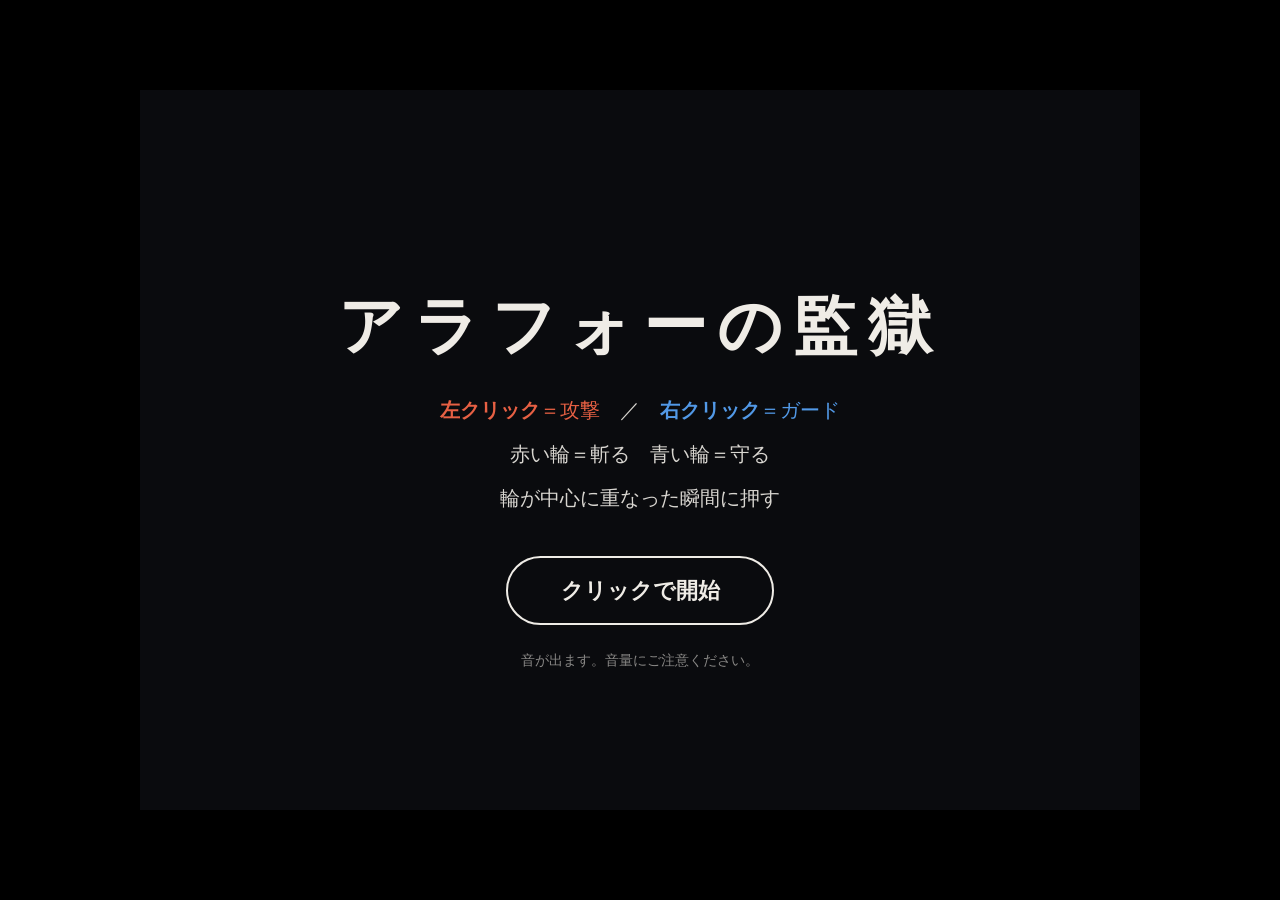
==== games/arafo/index.html @ 80acc52c "Add files via upload" ====
<!DOCTYPE html>
<html lang="ja">
<head>
<meta charset="utf-8">
<meta name="viewport" content="width=device-width, initial-scale=1">
<title>アラフォーの監獄 — GAME</title>
<style>
  :root{ --bg:#111317; --panel:#1a1d23; --line:#2b3039; --fg:#e9e7e2; --dim:#8b9099; --amber:#e0a03c; }
  *{box-sizing:border-box}
  html,body{height:100%;overflow:hidden}
  body{margin:0;background:#000;color:var(--fg);
    font-family:"Hiragino Kaku Gothic ProN","Noto Sans JP",system-ui,sans-serif;font-size:14px;padding:0}
  h1,.sub,.bar,.phase,.jump,.grid,.note{display:none!important}
  .wrap{max-width:none;margin:0;padding:0;height:100%;display:flex;align-items:center;justify-content:center}
  .stage{border-radius:0!important;width:min(100vw,177.78vh);height:min(56.25vw,100vh)}
  #start{position:absolute;inset:0;z-index:99;display:flex;flex-direction:column;
    align-items:center;justify-content:center;background:#0a0b0e;color:#efece6;text-align:center;cursor:pointer}
  #start h2{font-size:clamp(28px,6vw,64px);font-weight:900;letter-spacing:.16em;margin-bottom:2vh}
  #start .rule{font-size:clamp(13px,1.6vw,20px);line-height:2.2;opacity:.9}
  #start .rule b{font-weight:900}
  #start .go{margin-top:4vh;font-size:clamp(14px,1.8vw,22px);font-weight:900;
    border:2px solid #efece6;border-radius:999px;padding:.8em 2.4em}
  #start .cau{margin-top:3vh;font-size:clamp(11px,1.2vw,14px);opacity:.55}
  .wrap{max-width:1000px;margin:0 auto}
  h1{font-size:17px;font-weight:600;margin:0 0 2px}
  .sub{color:var(--dim);font-size:12.5px;margin:0 0 16px}
  .mono{font-family:ui-monospace,Menlo,Consolas,monospace;font-variant-numeric:tabular-nums}
  .stage{position:relative;width:100%;aspect-ratio:16/9;background:#000;overflow:hidden;border-radius:6px}
  .stage img{position:absolute;left:0;top:0;will-change:transform,opacity}
  .bg{width:100%;height:100%;object-fit:cover;transform-origin:50% 50%}
  .lid{position:absolute;left:0;width:100%;background:#000;z-index:90}
  #lidT{top:0} #lidB{bottom:0}
  #lyric{position:absolute;inset:0;z-index:56;pointer-events:none}
  #lyric span{position:absolute;color:#f2f0ea;font-weight:800;text-shadow:0 0 14px rgba(0,0,0,.95),0 0 4px #000;line-height:1;opacity:0;will-change:transform,opacity}
  #words{position:absolute;inset:0;z-index:45;pointer-events:none;overflow:hidden}
  .w{position:absolute;left:50%;top:50%;transform:translate(-50%,-50%);white-space:nowrap;font-weight:900;
    color:#f4f1ea;text-shadow:0 0 10px #000,0 0 22px rgba(0,0,0,.9);opacity:0;will-change:transform,opacity}
  .w.wall{color:#e8e4d8;letter-spacing:.08em;padding:.1em .3em;border:.06em solid rgba(255,255,255,.55);background:rgba(20,20,24,.55)}
  .w.bullet{color:#ffd9a0}
  .w.slash{color:#fff}
  .w.boss{color:#ff9a8a}
  .w.fall,.w.grab{color:#cfd6df}
  #slashLine{position:absolute;left:50%;top:50%;width:140%;height:1.1%;background:#fff;transform-origin:50% 50%;
    opacity:0;z-index:48;box-shadow:0 0 18px #fff}
  #crack{width:100%;height:100%;object-fit:cover;opacity:0;z-index:70}
  #red{position:absolute;inset:0;background:#b00;opacity:0;z-index:69;pointer-events:none}
  #flash{position:absolute;inset:0;background:#fff;opacity:0;z-index:75;pointer-events:none}
  #vig{position:absolute;inset:0;z-index:55;pointer-events:none;background:radial-gradient(ellipse at 50% 50%,transparent 45%,rgba(0,0,0,.72) 100%)}
  #hp{position:absolute;left:12%;right:12%;top:4%;height:2.2%;z-index:80;opacity:0;
    background:rgba(0,0,0,.6);border:1px solid rgba(255,255,255,.5)}
  #hpf{height:100%;background:linear-gradient(90deg,#ff4a3d,#ffb020);width:100%;transition:width .12s}
  #hpn{position:absolute;left:12%;top:.9%;z-index:80;font-size:1.6vw;color:#fff;opacity:0;text-shadow:0 0 6px #000}
  .bar{display:flex;gap:8px;align-items:center;margin:12px 0 6px;flex-wrap:wrap}
  button{font:inherit;font-size:13px;color:var(--fg);background:var(--panel);border:1px solid var(--line);border-radius:5px;padding:7px 13px;cursor:pointer}
  button:hover{border-color:var(--amber);color:var(--amber)}
  button.hot{background:var(--amber);border-color:var(--amber);color:#1a1206;font-weight:600}
  button.hot:hover{color:#1a1206;opacity:.9}
  input[type=range]{accent-color:var(--amber)}
  #scrub{flex:1;min-width:220px}
  .grid{display:grid;grid-template-columns:repeat(auto-fit,minmax(230px,1fr));gap:10px 18px;margin-top:14px;padding-top:14px;border-top:1px solid var(--line)}
  .ctl{display:flex;align-items:center;gap:10px}
  .ctl label{width:96px;color:var(--dim);font-size:12.5px;flex:none}
  .ctl input{flex:1}
  .ctl span{width:46px;text-align:right;color:var(--amber);font-size:12.5px}
  .phase{color:var(--dim);font-size:12.5px;margin-top:6px;min-height:18px}
  .jump{display:flex;gap:6px;flex-wrap:wrap;margin-top:8px}
  .jump button{padding:4px 9px;font-size:12px}
  .note{color:var(--dim);font-size:12.5px;line-height:1.8;margin-top:16px;padding-top:14px;border-top:1px solid var(--line)}
</style>
</head>
<body>
<div class="wrap">
  <h1>アラフォーの監獄</h1>
  <p class="sub">左クリック＝攻撃　／　右クリック＝ガード</p>

  <div class="stage" id="stage">
   <div id="cam" style="position:absolute;inset:0">
    <img class="bg" id="bgCell" src="[data-uri]">
    <img class="bg" id="bgHall" src="[data-uri]" style="opacity:0">
    <img class="bg" id="bgOffice" src="[data-uri]" style="opacity:0">
    <img class="bg" id="bgDocs" src="[data-uri]" style="opacity:0">
    <img class="bg" id="bgStock" src="[data-uri]" style="opacity:0">
    <img class="bg" id="bgDim" src="[data-uri]" style="opacity:0">
    <img class="bg" id="bgThrone" src="[data-uri]" style="opacity:0">
    <img class="bg" id="bgLight" src="[data-uri]" style="opacity:0">
    <img class="bg" id="bgOut" src="[data-uri]" style="opacity:0">
    <div id="glow" style="position:absolute;left:50%;top:50%;width:40%;height:60%;transform:translate(-50%,-55%);border-radius:50%;background:radial-gradient(ellipse at center,rgba(255,250,235,.95) 0%,rgba(255,240,220,.55) 35%,rgba(200,180,255,0) 70%);opacity:0;z-index:34;pointer-events:none"></div>
    <img id="guard" src="[data-uri]">
    <img id="boss" src="[data-uri]" style="opacity:0">
    <img id="boss2" src="[data-uri]" style="opacity:0">
    <img id="boss3" src="[data-uri]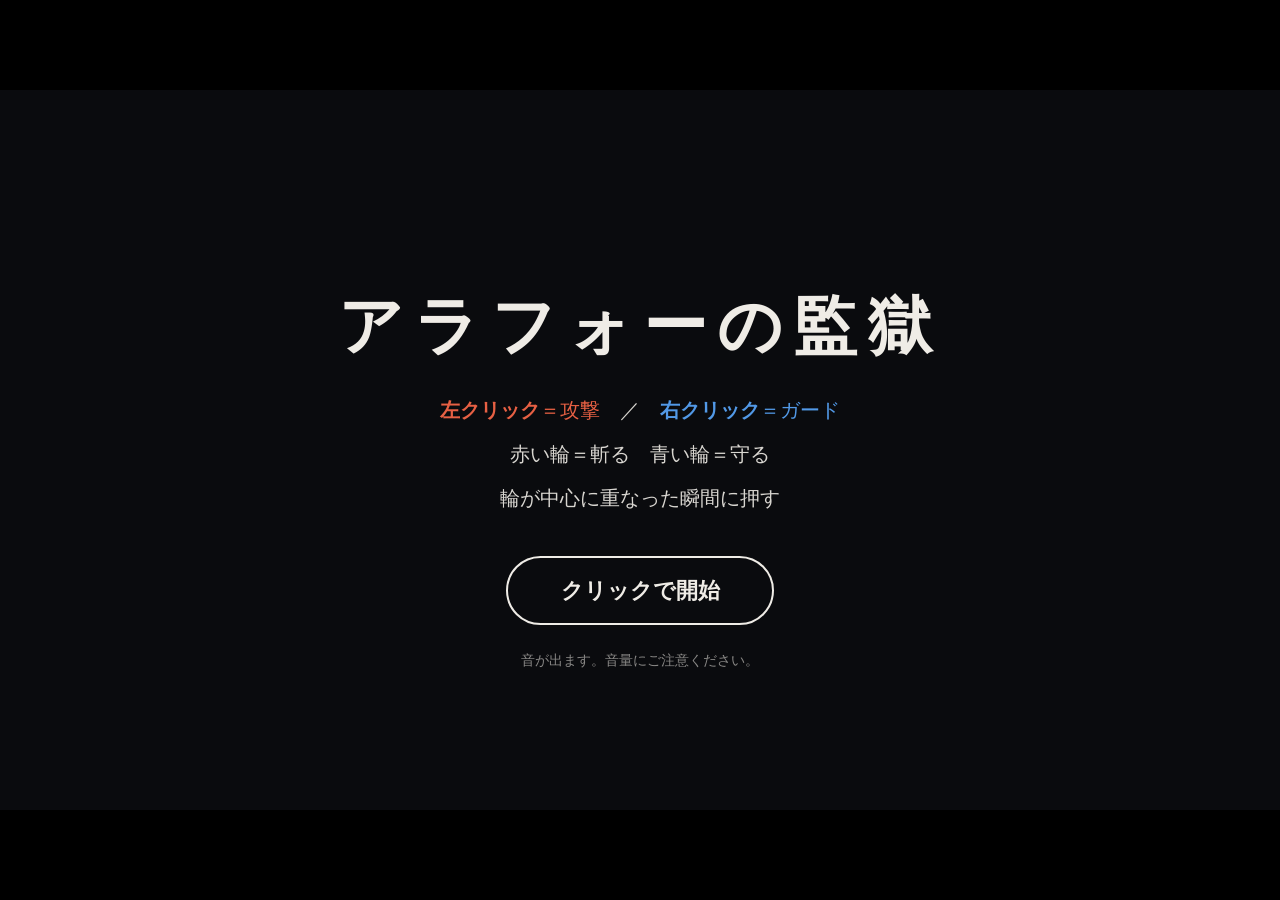
